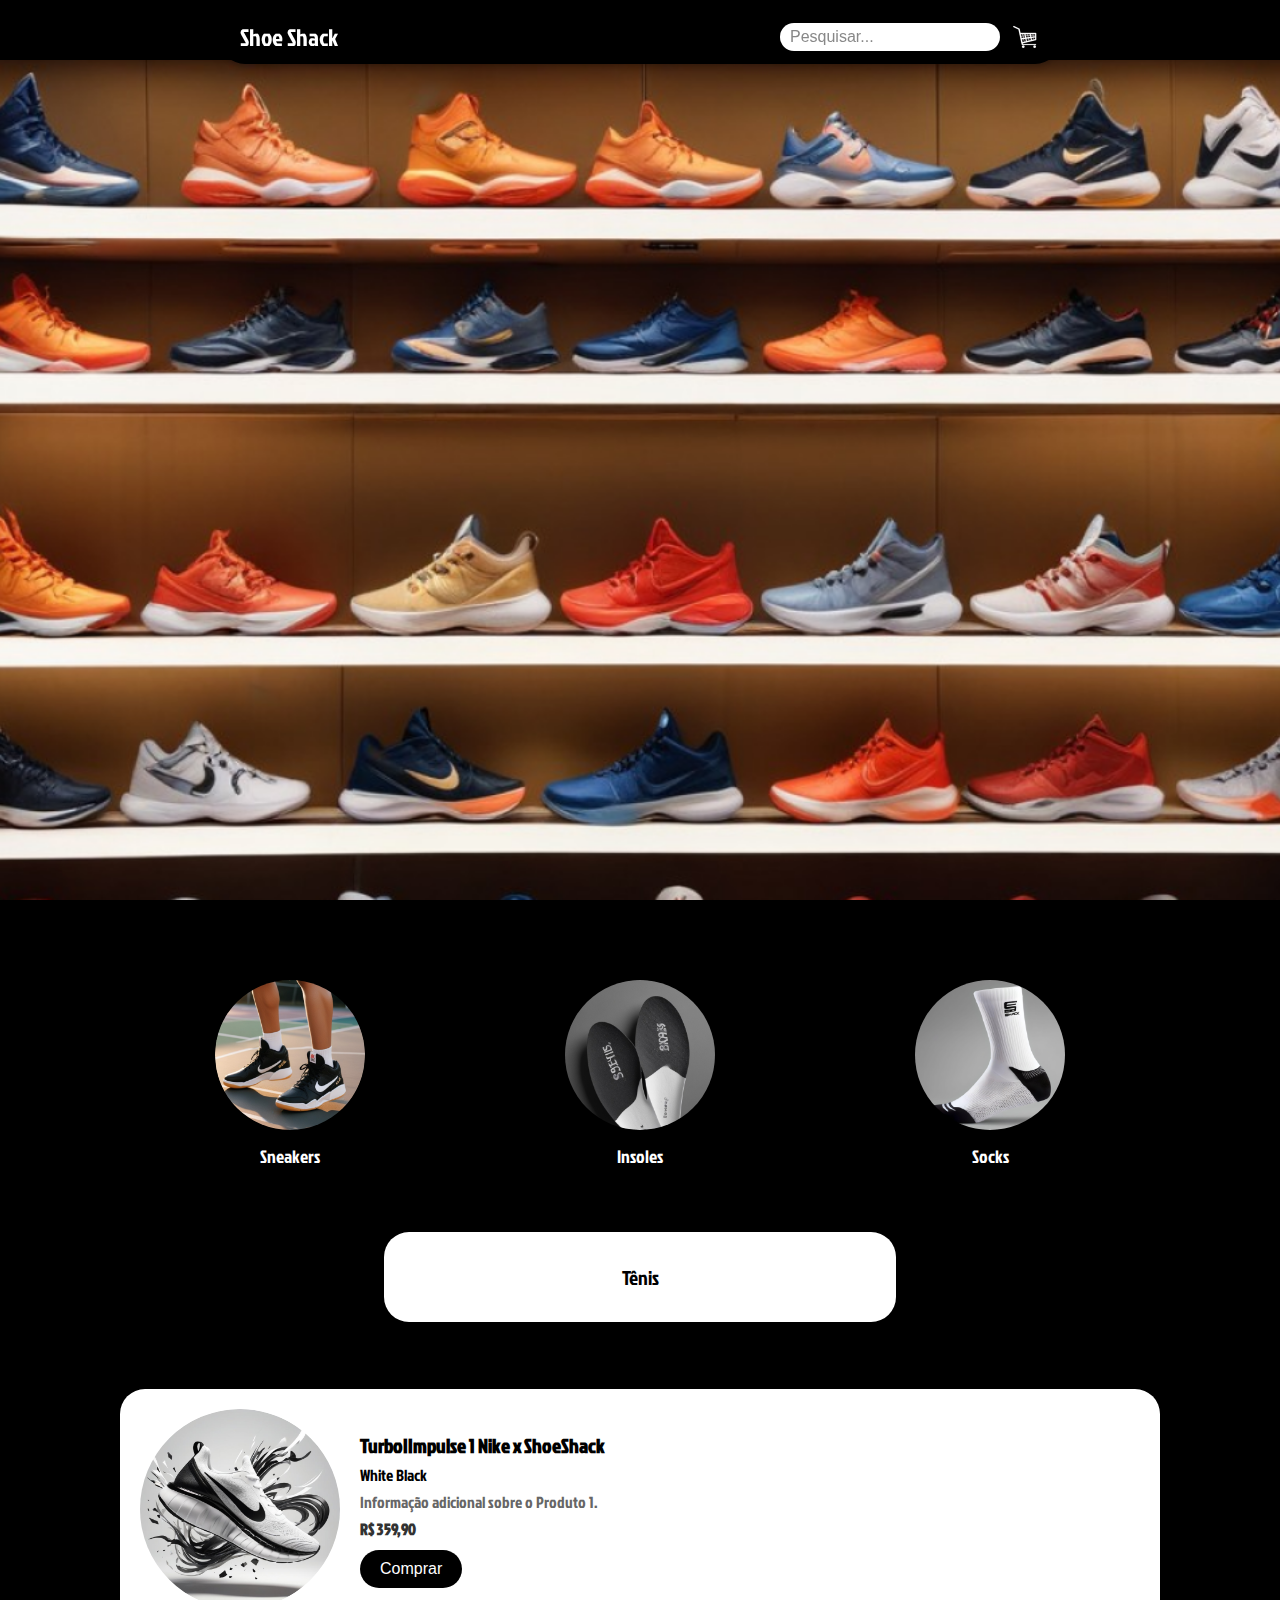
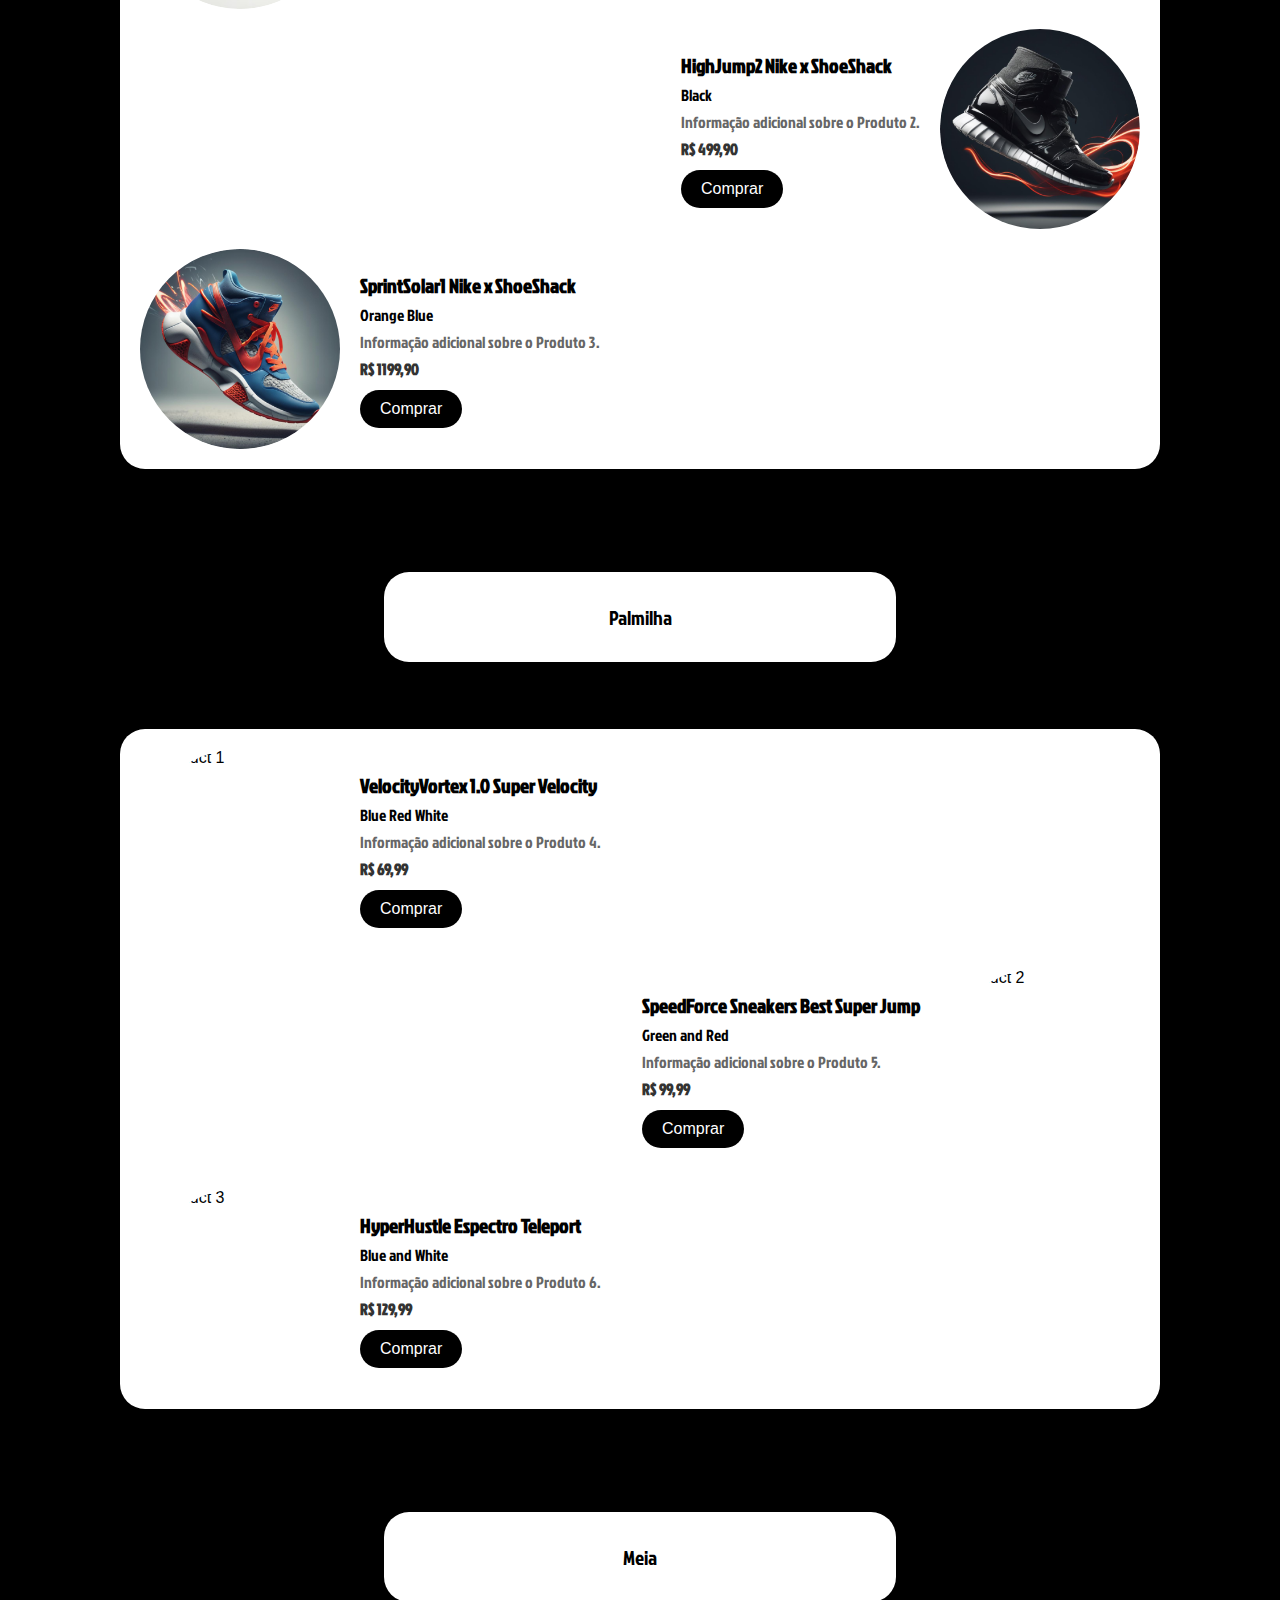
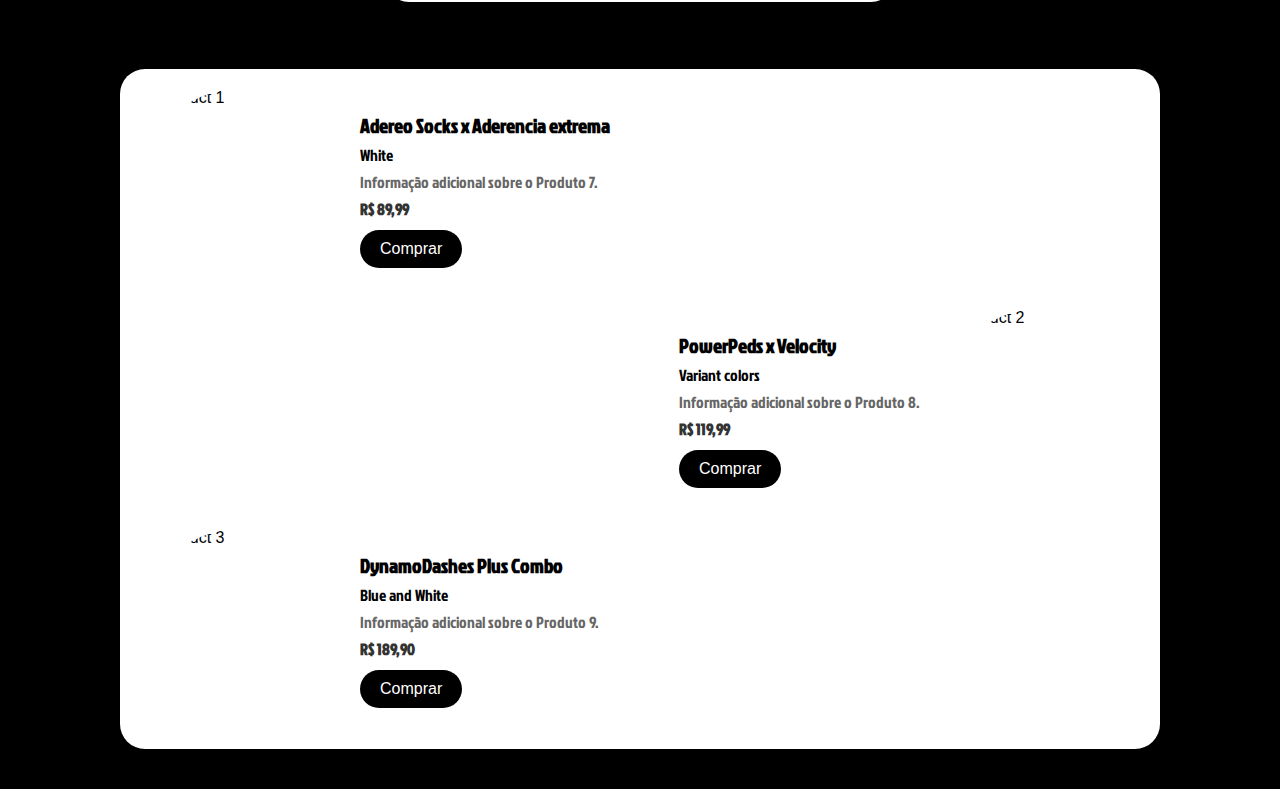
==== index.html @ 61e15686 "Add files via upload" ====
<!DOCTYPE html>
<html lang="pt-BR">

<head>
    <meta charset="UTF-8">
    <meta name="viewport" content="width=device-width, initial-scale=1.0">
    <title>Shoe Shack</title>
    <link rel="stylesheet" href="style.css">
    <link href="https://fonts.googleapis.com/css2?family=Jockey+One&display=swap" rel="stylesheet">
</head>

<body>
    <div class="navbar">
        <a href="about.html" class="brand-title">Shoe Shack</a>
        <div class="search-container">
            <input type="text" class="search-bar" placeholder="Pesquisar...">
            <img src="file (1) 1.png" alt="Icon" class="nav-icon" onclick="toggleCart()">
        </div>
    </div>
    <div class="background-image"></div>
    <div class="circle-container">
        <div class="circle">
            <a href="#tenis"><img src="image 7.png" alt="Sneakers"></a>
            <div class="circle-text">Sneakers</div>
        </div>
        <div class="circle">
            <a href="#palmilha"><img src="image 6.png" alt="Insoles"></a>
            <div class="circle-text">Insoles</div>
        </div>
        <div class="circle">
           <a href="#meia"> <img src="fotor-ai-20240502155754 1.png" alt="Socks"></a>
            <div class="circle-text">Socks</div>
        </div>

    </div>
    <div class="align_nav_block">
        <div class="block_nav">
          <p>Tênis</p>
        </div>
    </div>

    <!-- Primeira parte = tenis  -->
    <div class="products-container">
        <div class="product" id="tenis">
            <img src="image 3.png" alt="Product 1">
            <div class="product-description" data-id="1" data-name="TurboIImpulse 1 Nike x ShoeShack"
                data-price="99.90">
                <h3>TurboIImpulse 1 Nike x ShoeShack
                </h3>
                <p>White Black</p>
                <p class="additional-info">Informação adicional sobre o Produto 1.</p>
                <p class="price">R$ 359,90</p>
                <button class="buy-button" onclick="addToCart(1)">Comprar</button>
            </div>
        </div>
        <div class="product reverse">
            <img src="image 4.png" alt="Product 2">
            <div class="product-description" data-id="2" data-name="HighJump2 Nike x ShoeShack" data-price="149.90">
                <h3>HighJump2 Nike x ShoeShack
                </h3>
                <p>Black</p>
                <p class="additional-info">Informação adicional sobre o Produto 2.</p>
                <p class="price">R$ 499,90</p>
                <button class="buy-button" onclick="addToCart(2)">Comprar</button>
            </div>
        </div>
        <div class="product">
            <img src="image 1.png" alt="Product 3">
            <div class="product-description" data-id="3" data-name="SprintSolar1 Nike x ShoeShack" data-price="199.90">
                <h3>SprintSolar1 Nike x ShoeShack</h3>
                <p>Orange Blue</p>
                <p class="additional-info">Informação adicional sobre o Produto 3.</p>
                <p class="price">R$ 1199,90</p>
                <button class="buy-button" onclick="addToCart(3)">Comprar</button>
            </div>
        </div>
    </div>
    <!-- Final primeira parte = tenis -->

    <!-- Carrinho de Compras -->
<div id="cart" class="cart">
    <h2>Carrinho de Compras</h2>
    <div id="cart-items"></div>
    <p id="empty-cart-message">Seu carrinho está vazio.</p>
    <!-- Botão para outra página -->
    <a href="checkout.html" class="checkout-button">Finalizar Compra</a>
</div>


    <!-- Segunda parte = palmilhas  -->

    <div class="align_nav_block">
        <div class="block_nav">
            <p>Palmilha</p>
        </div>
    </div>
    <div class="products-container">
        <div class="product" id="palmilha">

            <img src="./assets/imagems.palmilha.1.jpg" alt="Product 1">
            <div class="product-description" data-id="1" data-name="TurboIImpulse 1 Nike x ShoeShack"
                data-price="99.90">
                <h3>VelocityVortex 1.0 Super Velocity
                </h3>
                <p>Blue Red White </p>
                <p class="additional-info">Informação adicional sobre o Produto 4.</p>
                <p class="price">R$ 69,99</p>
                <button class="buy-button" onclick="addToCart(1)">Comprar</button>
            </div>
        </div>
        <div class="product reverse">
            <img src="./assets/imagens.palmilha.2.png   " alt="Product 2">
            <div class="product-description" data-id="2" data-name="HighJump2 Nike x ShoeShack" data-price="149.90">
                <h3>SpeedForce Sneakers Best Super Jump
                </h3>
                <p>Green and Red</p>
                <p class="additional-info">Informação adicional sobre o Produto 5.</p>
                <p class="price">R$ 99,99</p>
                <button class="buy-button" onclick="addToCart(2)">Comprar</button>
            </div>
        </div>
        <div class="product">
            <img src="./assets/Imagem.palmilha.3.png" alt="Product 3">
            <div class="product-description" data-id="3" data-name="SprintSolar1 Nike x ShoeShack" data-price="199.90">
                <h3>HyperHustle Espectro Teleport</h3>
                <p>Blue and White</p>
                <p class="additional-info">Informação adicional sobre o Produto 6.</p>
                <p class="price">R$ 129,99</p>
                <button class="buy-button" onclick="addToCart(3)">Comprar</button>
            </div>
        </div>
    </div>

    <!-- Terceira parte = Meias -->
    <div class="align_nav_block">
        <div class="block_nav">
            <p>Meia</p>
        </div>
    </div>
    <div class="products-container">
        <div class="product" id="meia">

            <img src="./assets/meia 1.png" alt="Product 1">
            <div class="product-description" data-id="1" data-name="TurboIImpulse 1 Nike x ShoeShack"
                data-price="99.90">
                <h3>Adereo Socks x Aderencia extrema</h3>
                <p>White </p>
                <p class="additional-info">Informação adicional sobre o Produto 7.</p>
                <p class="price">R$ 89,99</p>
                <button class="buy-button" onclick="addToCart(1)">Comprar</button>
            </div>
        </div>
        <div class="product reverse">
            <img src="./assets/meia 2.png" alt="Product 2">
            <div class="product-description" data-id="2" data-name="HighJump2 Nike x ShoeShack" data-price="149.90">
                <h3>PowerPeds x Velocity
                </h3>
                <p>Variant colors</p>
                <p class="additional-info">Informação adicional sobre o Produto 8.</p>
                <p class="price">R$ 119,99</p>
                <button class="buy-button" onclick="addToCart(2)">Comprar</button>
            </div>
        </div>
        <div class="product">
            <img src="./assets/meia 3.png" alt="Product 3">
            <div class="product-description" data-id="3" data-name="SprintSolar1 Nike x ShoeShack" data-price="199.90">
                <h3>DynamoDashes Plus Combo</h3>
                <p>Blue and White</p>
                <p class="additional-info">Informação adicional sobre o Produto 9.</p>
                <p class="price">R$ 189,90</p>
                <button class="buy-button" onclick="addToCart(3)">Comprar</button>
            </div>
        </div>
    </div>


    <script src="script.js"></script>
</body>

</html>
---- style.css ----
html {
    scroll-behavior: smooth;
}

/* Estilização geral do corpo da página */
body {
    margin: 0;
    /* Remove margens padrão */
    font-family: Arial, sans-serif;
    /* Define a fonte padrão */
    background-color: #000;
    /* Fundo preto para contraste */
}

/* Estilização da barra de navegação */
.navbar {
    position: fixed;
    /* Fixa a navbar no topo */
    top: 10px;
    /* Distância do topo da página */
    left: 50%;
    /* Centraliza horizontalmente */
    transform: translateX(-50%);
    /* Ajusta para centralizar */
    width: 90%;
    /* Largura de 90% do viewport */
    max-width: 800px;
    /* Largura máxima de 800px */
    padding: 10px 20px;
    /* Espaçamento interno */
    background-color: #000;
    /* Fundo preto */
    color: #fff;
    /* Texto branco */
    box-shadow: 0 2px 5px rgba(0, 0, 0, 0.2);
    /* Sombra */
    z-index: 1000;
    /* Fica acima de outros elementos */
    border-radius: 25px;
    /* Bordas arredondadas */
    display: flex;
    /* Usa Flexbox */
    justify-content: space-between;
    /* Espaço entre os itens */
    align-items: center;
    /* Alinhamento centralizado */
    font-family: 'Jockey One', sans-serif;
    /* Fonte específica */
}

/* Estilização do título da marca */
.brand-title {
    font-size: 24px;
    /* Tamanho da fonte */
    color: #fff;
    /* Cor do texto */
    text-decoration: none;
    /* Remove sublinhado */
}

/* Contêiner da barra de pesquisa */
.search-container {
    display: flex;
    /* Usa Flexbox */
    align-items: center;
    /* Alinhamento centralizado */
    flex-grow: 1;
    /* Ocupar o espaço restante */
    justify-content: flex-end;
    /* Alinhar à direita */
}

/* Estilização da barra de pesquisa */
.search-bar {
    width: 200px;
    /* Largura da barra */
    padding: 5px 10px;
    /* Espaçamento interno */
    border: none;
    /* Sem borda */
    border-radius: 25px;
    /* Bordas arredondadas */
    font-size: 16px;
    /* Tamanho da fonte */
    outline: none;
    /* Remove outline ao focar */
}

.search-bar::placeholder {
    color: #888;
    /* Cor do placeholder */
}

/* Estilização dos ícones de navegação */
.nav-icon {
    width: 30px;
    /* Largura do ícone */
    height: 30px;
    /* Altura do ícone */
    margin-left: 10px;
    /* Espaço à esquerda */
    cursor: pointer;
    /* Cursor de mãozinha */
}

/* Estilização da imagem de fundo */
.background-image {
    margin-top: 60px;
    /* Espaço para a navbar fixa */
    height: 100vh;
    /* Altura de 100% do viewport */
    background-image: url('./image\ 5.png');
    background-attachment: fixed;
    /* URL da imagem de fundo */
    background-size: cover;
    /* Cobrir o contêiner */
    background-position: center;
    /* Centralizar a imagem */
    background-repeat: no-repeat;
    /* Não repetir a imagem */
}

/* Contêiner dos círculos */
.circle-container {
    display: flex;
    /* Usa Flexbox */
    justify-content: center;
    /* Centraliza horizontalmente */
    align-items: center;
    /* Alinhamento centralizado */
    margin-top: 20px;
    /* Espaço no topo */
    gap: 200px;
    /* Espaço entre os círculos */
}

/* Estilização individual dos círculos */
.circle {
    display: flex;
    /* Usa Flexbox */
    flex-direction: column;
    /* Direção coluna */
    align-items: center;
    /* Alinhamento centralizado */
}

.circle img {
    width: 150px;
    /* Largura das imagens */
    height: 150px;
    /* Altura das imagens */
    border-radius: 50%;
    /* Bordas arredondadas (círculo) */
    object-fit: cover;
    /* Ajuste da imagem dentro do círculo */
}

/* Estilização do texto abaixo dos círculos */
.circle-text {
    margin-top: 10px;
    /* Espaço no topo */
    font-family: 'Jockey One', sans-serif;
    /* Fonte específica */
    font-size: 18px;
    /* Tamanho da fonte */
    color: #fff;
    /* Cor do texto */
}

/* Contêiner dos produtos */
.products-container {
    margin: 40px auto;
    /* Margem superior e inferior, centralizado horizontalmente */
    padding: 20px;
    /* Espaçamento interno */
    width: 100%;
    /* Largura total */
    max-width: 1000px;
    /* Largura máxima */
    background-color: #fff;
    /* Fundo branco */
    border-radius: 25px;
    /* Bordas arredondadas */
    box-shadow: 0 2px 5px rgba(0, 0, 0, 0.1);
    /* Sombra */
    display: flex;
    /* Usa Flexbox */
    flex-direction: column;
    /* Direção coluna */
    gap: 20px;
    /* Espaço entre os itens */
}

/* Estilização individual dos produtos */
.product {
    display: flex;
    /* Usa Flexbox */
    align-items: center;
    /* Alinhamento centralizado */
    gap: 20px;
    /* Espaço entre os itens */
}

/* Estilização para inverter a ordem dos itens */
.product.reverse {
    flex-direction: row-reverse;
    /* Direção inversa */
}

/* Estilização das imagens dos produtos */
.product img {
    width: 200px;
    /* Largura das imagens */
    height: 200px;
    /* Altura das imagens */
    border-radius: 50%;
    /* Bordas arredondadas (círculo) */
    object-fit: cover;
    /* Ajuste da imagem dentro do círculo */
}

/* Estilização da descrição dos produtos */
.product-description {
    font-family: 'Jockey One', sans-serif;
    /* Fonte específica */
}

.product-description h3 {
    margin: 0;
    /* Remove margens */
    font-size: 20px;
    /* Tamanho da fonte */
}

.product-description p {
    margin: 5px 0 0 0;
    /* Margem superior */
    font-size: 16px;
    /* Tamanho da fonte */
}

.additional-info {
    margin-top: 5px;
    /* Espaço no topo */
    font-size: 14px;
    /* Tamanho da fonte */
    color: #666;
    /* Cor do texto */
}

.price {
    font-size: 18px;
    /* Tamanho da fonte */
    font-weight: bold;
    /* Negrito */
    color: #333;
    /* Cor do texto */
    margin-top: 10px;
    /* Espaço no topo */
}

/* Estilização do botão de compra */
.buy-button {
    margin-top: 10px;
    /* Espaço no topo */
    padding: 10px 20px;
    /* Espaçamento interno */
    font-size: 16px;
    /* Tamanho da fonte */
    background-color: #000;
    /* Fundo preto */
    color: #fff;
    /* Texto branco */
    border: none;
    /* Sem borda */
    border-radius: 25px;
    /* Bordas arredondadas */
    cursor: pointer;
    /* Cursor de mãozinha */
}

/* Efeito hover no botão de compra */
.buy-button:hover {
    background-color: #333;
    /* Fundo cinza escuro */
}

/* Estilização do conteúdo principal */
.content {
    padding: 100px;
    /* Espaçamento interno */
    max-width: 800px;
    /* Largura máxima */
    margin: 80px auto 0 auto;
    /* Margem superior, centralizado horizontalmente */
    background-color: #fff;
    /* Fundo branco */
    border-radius: 25px;
    /* Bordas arredondadas */
    box-shadow: 0 2px 5px rgba(0, 0, 0, 0.1);
    /* Sombra */
    font-family: 'Jockey One', sans-serif;
    /* Fonte específica */
    font-size: larger;
    text-align: center;
    /* Texto centralizado */
}

/* Estilização do carrinho de compras */
/* Estilização do carrinho de compras */
.cart {
    display: none;
    /* Esconde o carrinho inicialmente */
    position: fixed;
    /* Fixa o carrinho na tela */
    top: 50%;
    /* Centraliza verticalmente */
    left: 50%;
    /* Centraliza horizontalmente */
    transform: translate(-50%, -50%);
    /* Ajusta para centralizar */
    width: 300px;
    /* Largura do carrinho */
    padding: 20px;
    /* Espaçamento interno */
    background-color: #fff;
    /* Fundo branco */
    border-radius: 25px;
    /* Bordas arredondadas */
    box-shadow: 0 2px 5px rgba(0, 0, 0, 0.2);
    /* Sombra */
    z-index: 1001;
    /* Fica acima da navbar */
    font-family: 'Jockey One', sans-serif;
    /* Fonte específica */
    text-align: center;
    /* Texto centralizado */
}

.cart h2 {
    margin-top: 0;
    /* Remove margem superior */
    font-size: 24px;
    /* Tamanho da fonte */
}

.cart-item {
    display: flex;
    /* Usa Flexbox */
    justify-content: space-between;
    /* Espaço entre os itens */
    margin-bottom: 10px;
    /* Espaço inferior */
}

.cart-item p {
    margin: 0;
    /* Remove margens */
}

.cart-item button {
    background-color: #000;
    /* Fundo preto */
    color: #fff;
    /* Texto branco */
    border: none;
    /* Sem borda */
    border-radius: 25px;
    /* Bordas arredondadas */
    cursor: pointer;
    /* Cursor de mãozinha */
    padding: 5px 10px;
    /* Espaçamento interno */
}

.cart-item button:hover {
    background-color: #333;
    /* Fundo cinza escuro */
}

.align_nav_block {
    height: 20vh;
    width: 100vw;
    display: flex;
    justify-content: center;
    align-items: center;
}

.block_nav {
    height: 10vh;
    width: 40vw;
    background-color: white;
    margin-top: 4vh;
    display: flex;
    align-items: center;
    justify-content: space-evenly;
    border-radius: 25px;
    cursor: pointer;
    transition: ease-in-out 200ms;

    p {
        font-size: 20px;
        font-family: 'Jockey One', sans-serif;
        cursor: pointer;
        padding: 4vh;

    }



}

.block_nav:hover {
    background-color: #1d1d1d;
    color: white;
}
.checkout-container{
    color: white;
}
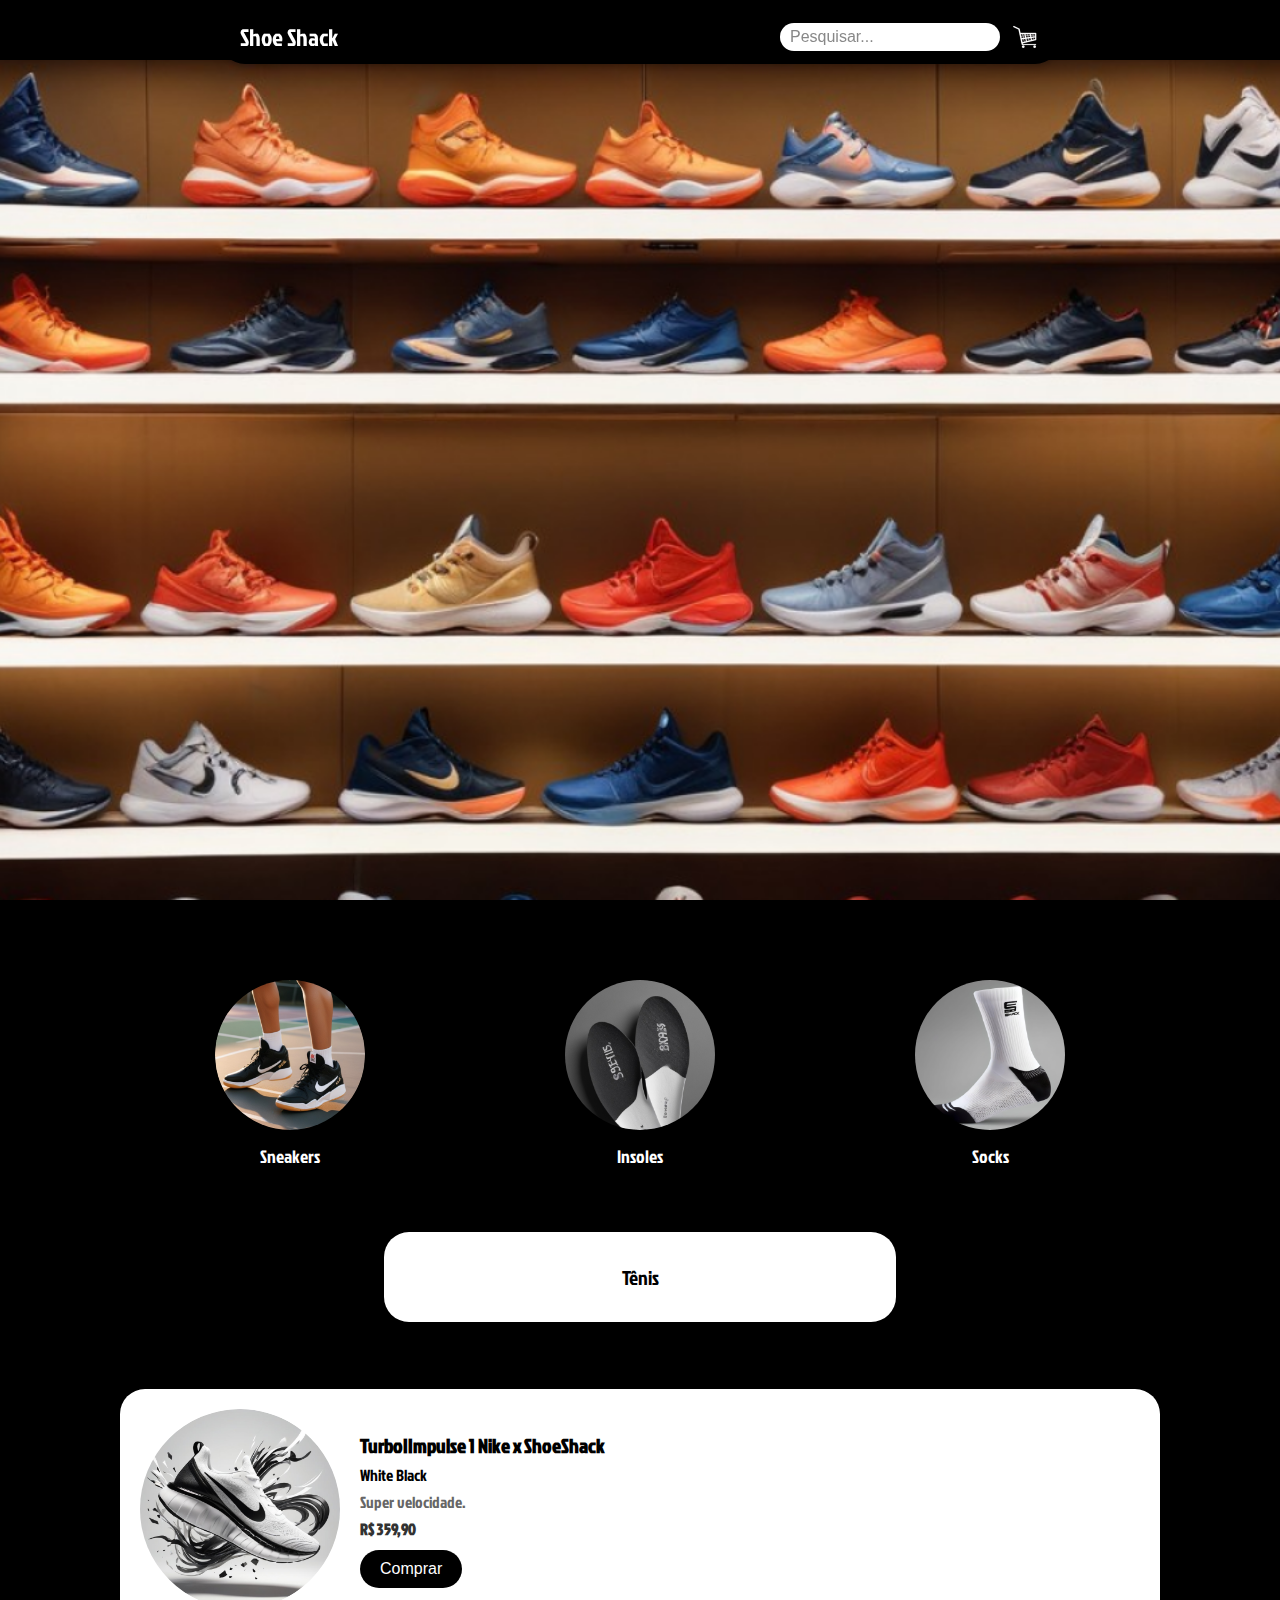
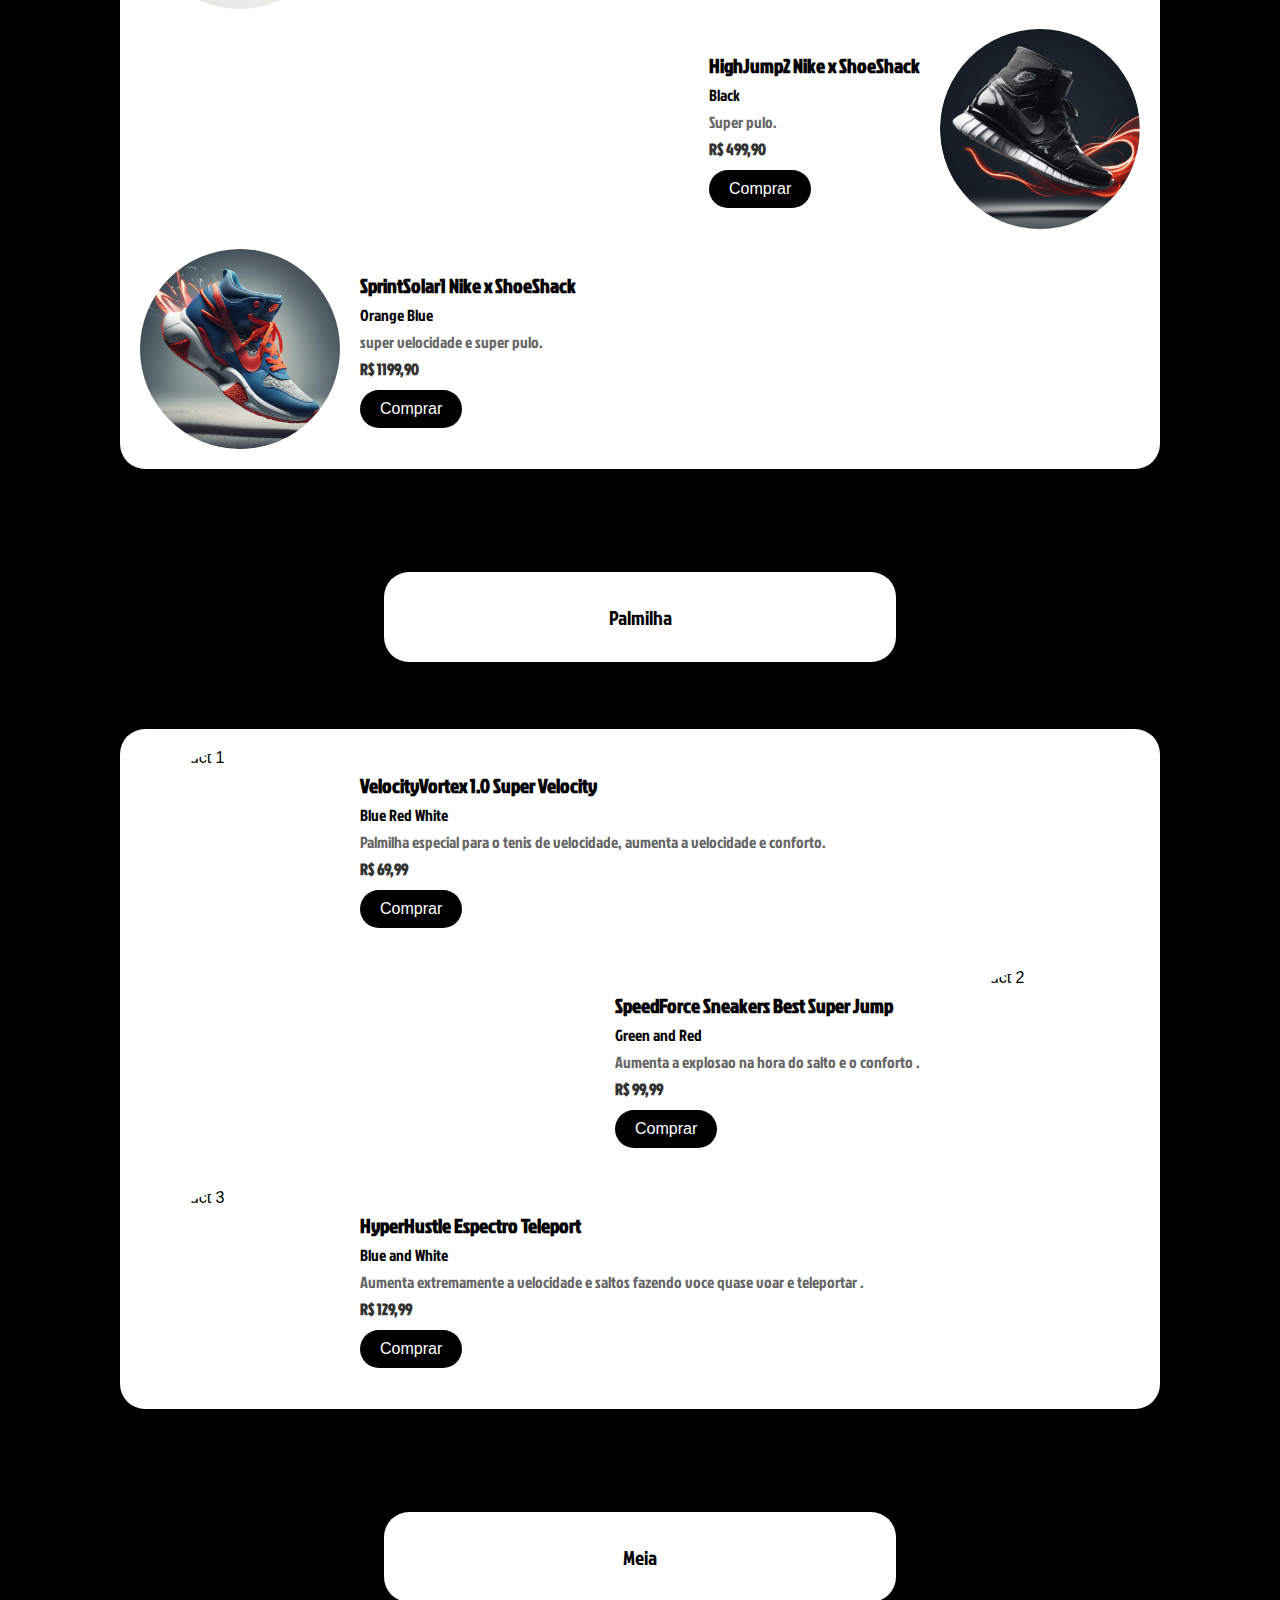
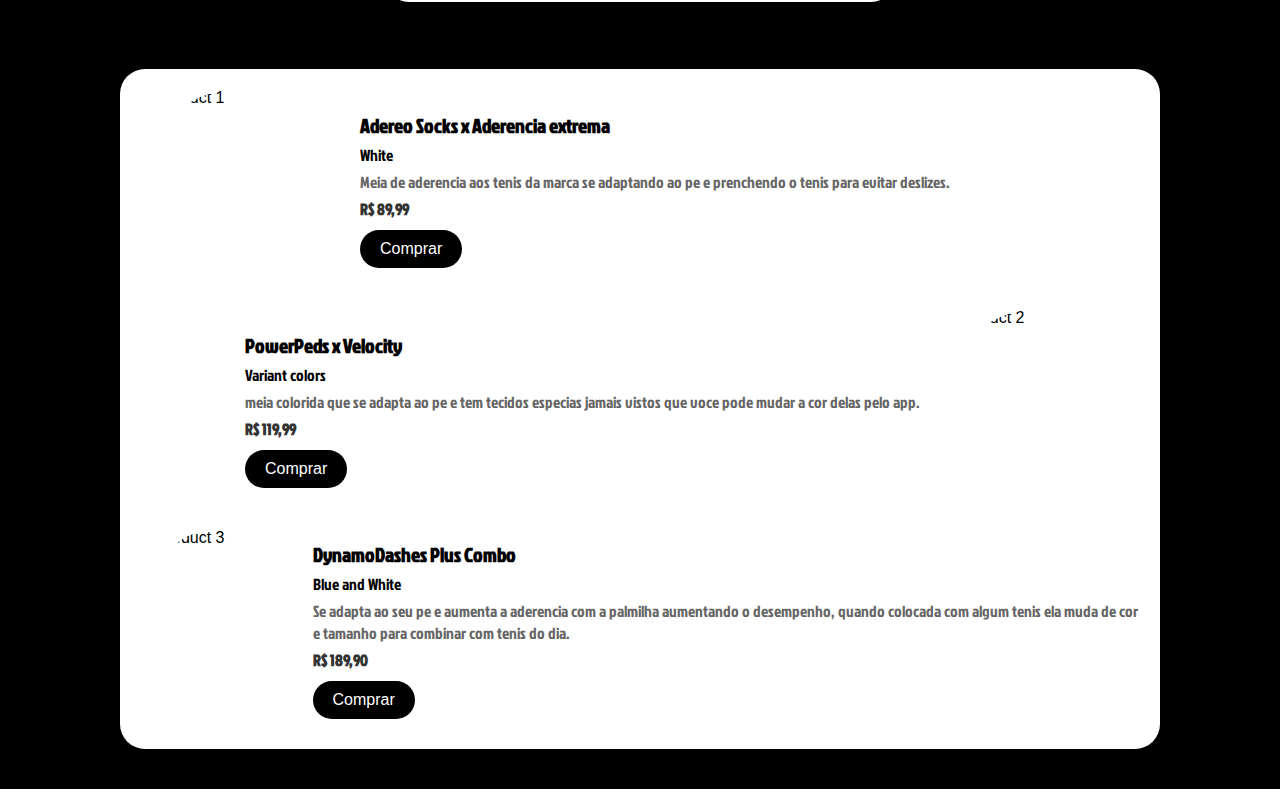
==== commit 3bb4f1fb: "Update index.html" ====
--- a/index.html
+++ b/index.html
@@ -48,7 +48,7 @@
                 <h3>TurboIImpulse 1 Nike x ShoeShack
                 </h3>
                 <p>White Black</p>
-                <p class="additional-info">Informação adicional sobre o Produto 1.</p>
+                <p class="additional-info">Super velocidade.</p>
                 <p class="price">R$ 359,90</p>
                 <button class="buy-button" onclick="addToCart(1)">Comprar</button>
             </div>
@@ -59,7 +59,7 @@
                 <h3>HighJump2 Nike x ShoeShack
                 </h3>
                 <p>Black</p>
-                <p class="additional-info">Informação adicional sobre o Produto 2.</p>
+                <p class="additional-info">Super pulo.</p>
                 <p class="price">R$ 499,90</p>
                 <button class="buy-button" onclick="addToCart(2)">Comprar</button>
             </div>
@@ -69,7 +69,7 @@
             <div class="product-description" data-id="3" data-name="SprintSolar1 Nike x ShoeShack" data-price="199.90">
                 <h3>SprintSolar1 Nike x ShoeShack</h3>
                 <p>Orange Blue</p>
-                <p class="additional-info">Informação adicional sobre o Produto 3.</p>
+                <p class="additional-info">super velocidade e super pulo.</p>
                 <p class="price">R$ 1199,90</p>
                 <button class="buy-button" onclick="addToCart(3)">Comprar</button>
             </div>
@@ -103,7 +103,7 @@
                 <h3>VelocityVortex 1.0 Super Velocity
                 </h3>
                 <p>Blue Red White </p>
-                <p class="additional-info">Informação adicional sobre o Produto 4.</p>
+                <p class="additional-info">Palmilha especial para o tenis de velocidade, aumenta a velocidade e conforto.</p>
                 <p class="price">R$ 69,99</p>
                 <button class="buy-button" onclick="addToCart(1)">Comprar</button>
             </div>
@@ -114,7 +114,7 @@
                 <h3>SpeedForce Sneakers Best Super Jump
                 </h3>
                 <p>Green and Red</p>
-                <p class="additional-info">Informação adicional sobre o Produto 5.</p>
+                <p class="additional-info">Aumenta a explosao na hora do salto e o conforto .</p>
                 <p class="price">R$ 99,99</p>
                 <button class="buy-button" onclick="addToCart(2)">Comprar</button>
             </div>
@@ -124,7 +124,7 @@
             <div class="product-description" data-id="3" data-name="SprintSolar1 Nike x ShoeShack" data-price="199.90">
                 <h3>HyperHustle Espectro Teleport</h3>
                 <p>Blue and White</p>
-                <p class="additional-info">Informação adicional sobre o Produto 6.</p>
+                <p class="additional-info">Aumenta extremamente a velocidade e saltos fazendo voce quase voar e teleportar .</p>
                 <p class="price">R$ 129,99</p>
                 <button class="buy-button" onclick="addToCart(3)">Comprar</button>
             </div>
@@ -145,7 +145,7 @@
                 data-price="99.90">
                 <h3>Adereo Socks x Aderencia extrema</h3>
                 <p>White </p>
-                <p class="additional-info">Informação adicional sobre o Produto 7.</p>
+                <p class="additional-info">Meia de aderencia aos tenis da marca se adaptando ao pe e prenchendo o tenis para evitar deslizes.</p>
                 <p class="price">R$ 89,99</p>
                 <button class="buy-button" onclick="addToCart(1)">Comprar</button>
             </div>
@@ -156,7 +156,7 @@
                 <h3>PowerPeds x Velocity
                 </h3>
                 <p>Variant colors</p>
-                <p class="additional-info">Informação adicional sobre o Produto 8.</p>
+                <p class="additional-info">meia colorida que se adapta ao pe e tem tecidos especias jamais vistos que voce pode mudar a cor delas pelo app.</p>
                 <p class="price">R$ 119,99</p>
                 <button class="buy-button" onclick="addToCart(2)">Comprar</button>
             </div>
@@ -166,7 +166,7 @@
             <div class="product-description" data-id="3" data-name="SprintSolar1 Nike x ShoeShack" data-price="199.90">
                 <h3>DynamoDashes Plus Combo</h3>
                 <p>Blue and White</p>
-                <p class="additional-info">Informação adicional sobre o Produto 9.</p>
+                <p class="additional-info">Se adapta ao seu pe e aumenta a aderencia com a palmilha aumentando o desempenho, quando colocada com algum tenis ela muda de cor e tamanho para combinar com tenis do dia.</p>
                 <p class="price">R$ 189,90</p>
                 <button class="buy-button" onclick="addToCart(3)">Comprar</button>
             </div>
@@ -177,4 +177,4 @@
     <script src="script.js"></script>
 </body>
 
-</html>+</html>
